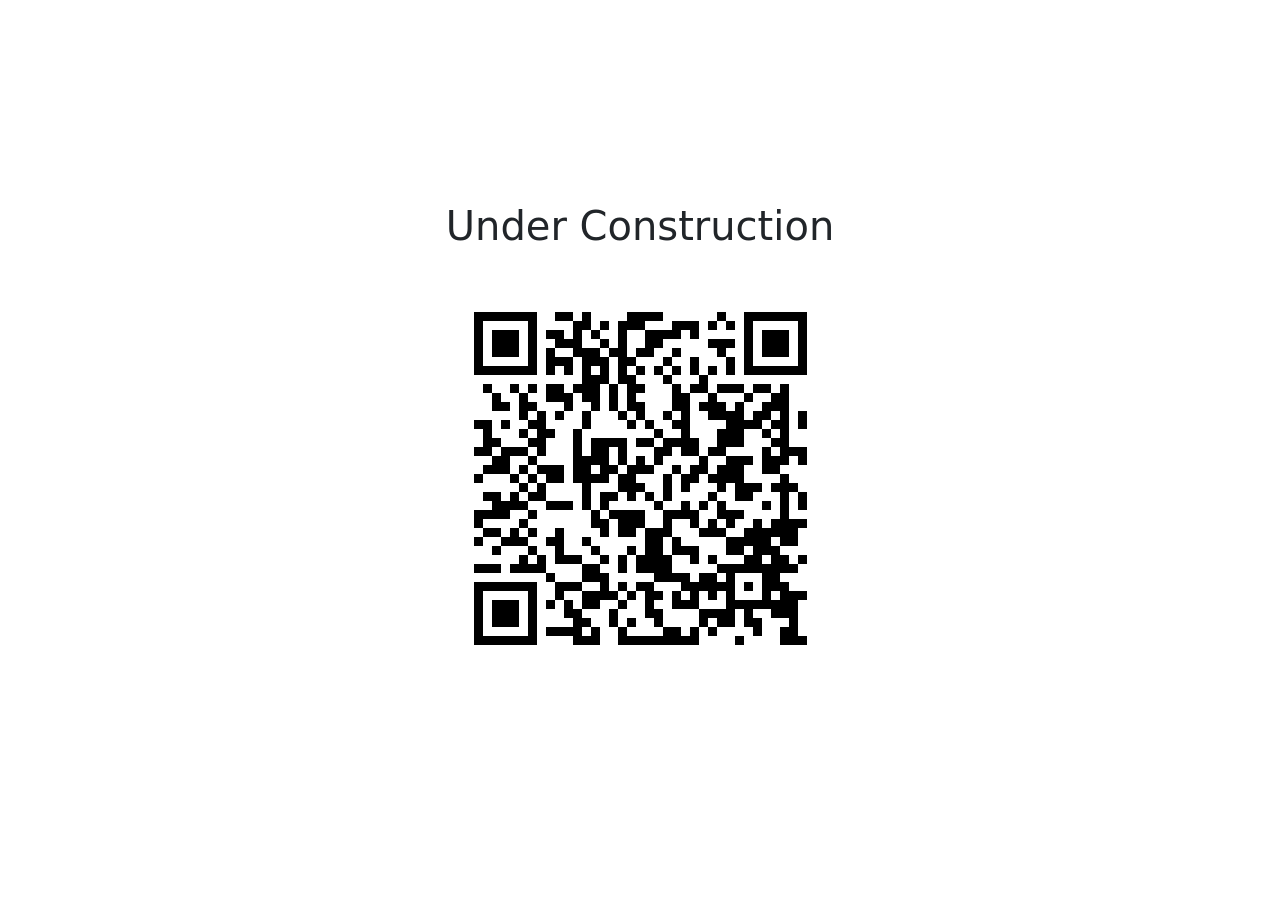
==== index.html @ e13bdfca "initial commit" ====
<!doctype html>
<html lang="en">
  <head>
    <meta charset="UTF-8" />
    <meta name="viewport" content="width=device-width, initial-scale=1.0" />
    <title>Riel</title>
    <link rel="icon" href="images/Logo.png" />
    <link rel="stylesheet" href="" />
    <link
      href="https://cdn.jsdelivr.net/npm/bootstrap@5.3.8/dist/css/bootstrap.min.css"
      rel="stylesheet"
      integrity="sha384-sRIl4kxILFvY47J16cr9ZwB07vP4J8+LH7qKQnuqkuIAvNWLzeN8tE5YBujZqJLB"
      crossorigin="anonymous"
    />
  </head>
  <body>
    <div class="container-fluid">
      <div class="row">
        <div class="col">
          <div class="justify-content-center align-items-center text-center min-vh-100 d-flex flex-column">
            <h1 class="text-center">Under Construction</h1>
            <img src="images/qr.png" alt="qr">
          </div>
        </div>
      </div>
    </div>
    <script
      src="https://cdn.jsdelivr.net/npm/bootstrap@5.3.8/dist/js/bootstrap.bundle.min.js"
      integrity="sha384-FKyoEForCGlyvwx9Hj09JcYn3nv7wiPVlz7YYwJrWVcXK/BmnVDxM+D2scQbITxI"
      crossorigin="anonymous"
    ></script>
  </body>
</html>
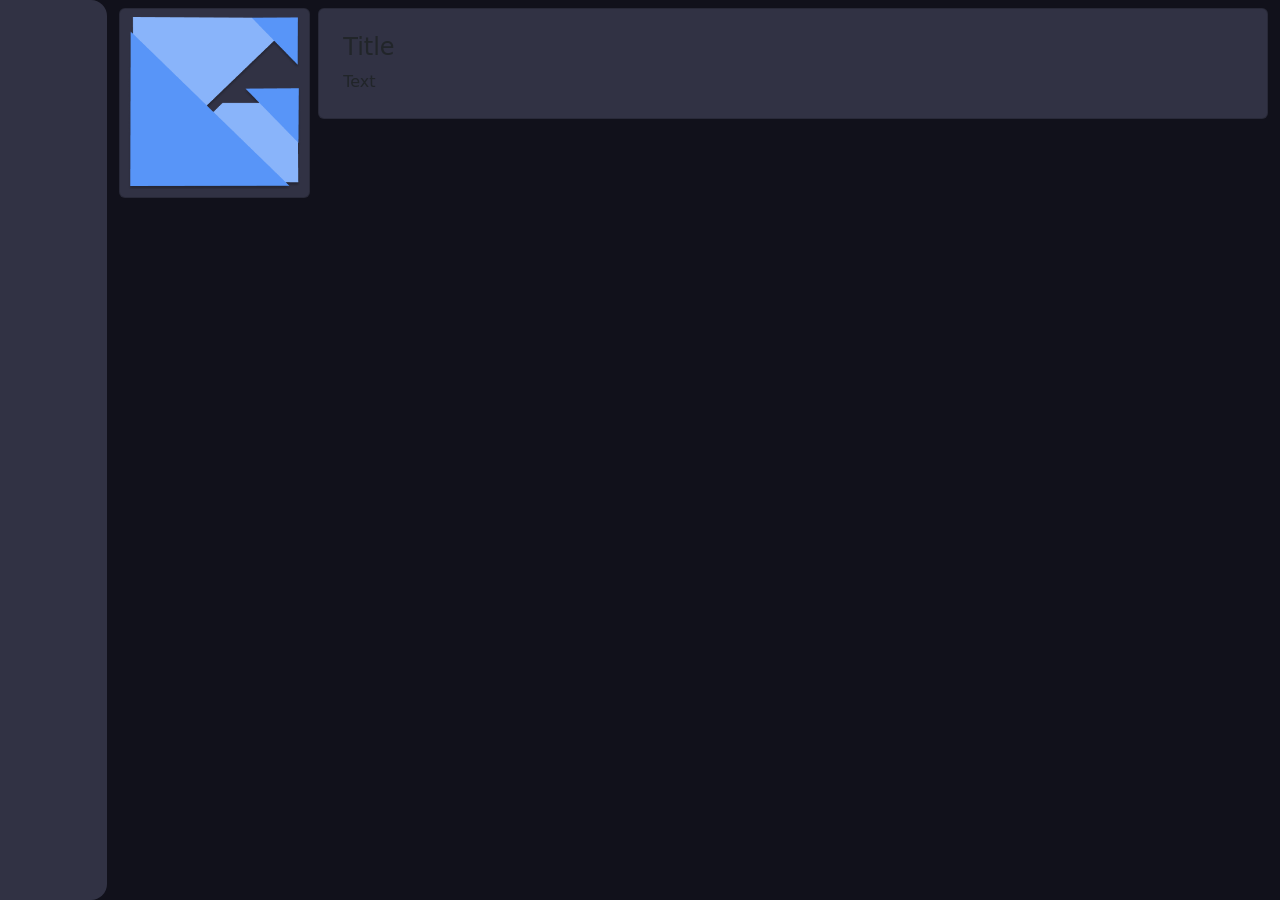
==== commit b6ac38a8: "initial UI" ====
--- a/index.html
+++ b/index.html
@@ -5,7 +5,7 @@
     <meta name="viewport" content="width=device-width, initial-scale=1.0" />
     <title>Riel</title>
     <link rel="icon" href="images/Logo.png" />
-    <link rel="stylesheet" href="" />
+    <link rel="stylesheet" href="assets/style.css" />
     <link
       href="https://cdn.jsdelivr.net/npm/bootstrap@5.3.8/dist/css/bootstrap.min.css"
       rel="stylesheet"
@@ -14,12 +14,25 @@
     />
   </head>
   <body>
-    <div class="container-fluid">
+    <div class="container-fluid bg">
       <div class="row">
-        <div class="col">
-          <div class="justify-content-center align-items-center text-center min-vh-100 d-flex flex-column">
-            <h1 class="text-center">Under Construction</h1>
-            <img src="images/qr.png" alt="qr">
+        <nav
+          class="col-1 rounded-end-4 min-vh-100 position-sticky"
+          style="background-color: #313244"
+        ></nav>
+        <div class="col d-flex flex-row mt-2 gap-2">
+          <div class="col-2 min-vh-20">
+            <div class="card p-2 panels">
+              <img src="images/Logo.png" alt="Logo">
+            </div>
+          </div>
+          <div class="col">
+            <div class="card p-2 panels min-vh-20">
+              <div class="card-body">
+                <h4 class="card-title">Title</h4>
+                <p class="card-text">Text</p>
+              </div>
+            </div>
           </div>
         </div>
       </div>
--- a/assets/style.css
+++ b/assets/style.css
@@ -0,0 +1,6 @@
+body,.bg {
+    background-color: #11111B;
+}
+.panels{
+    background-color: #313244 !important;
+}
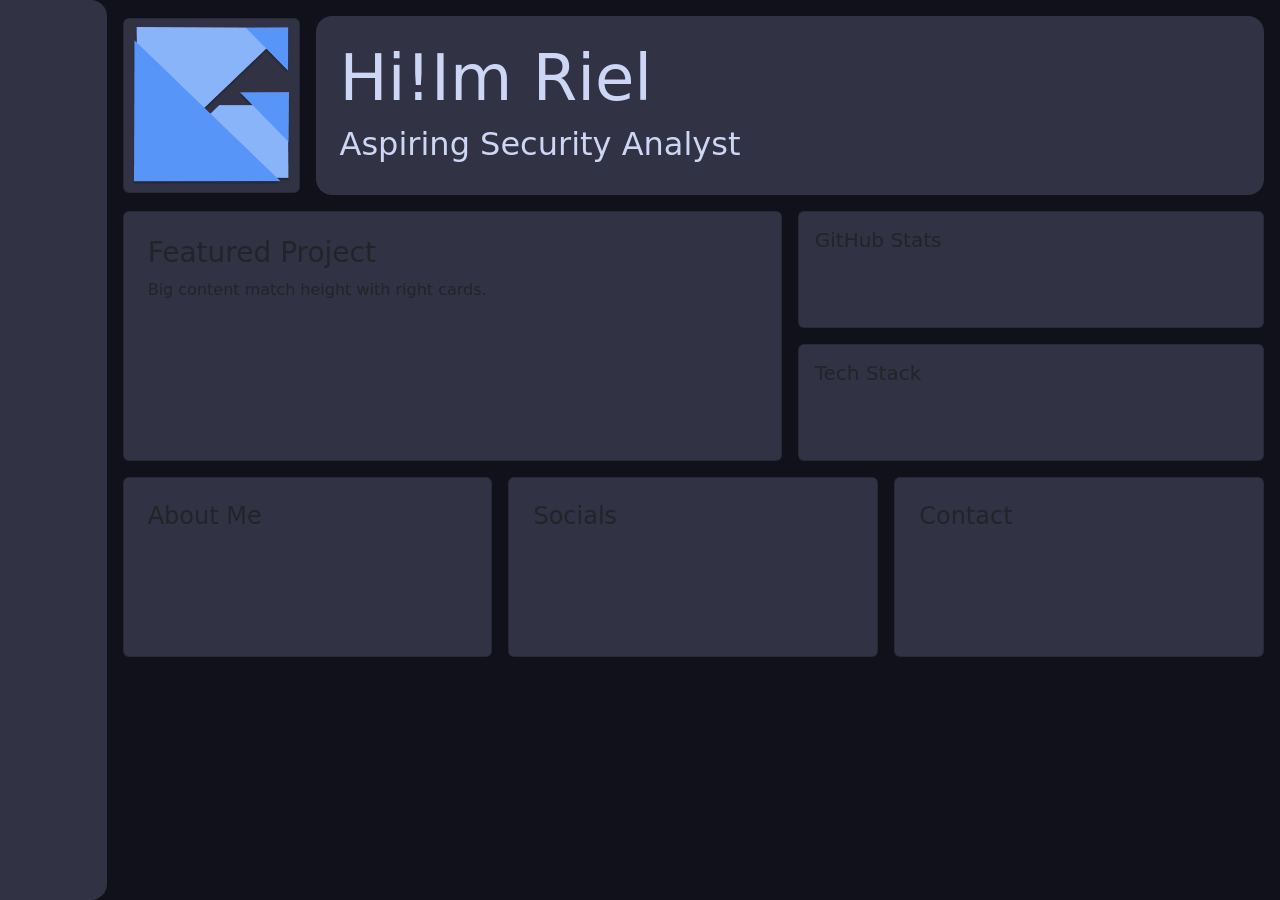
==== commit fd07e728: "- initial ui" ====
--- a/index.html
+++ b/index.html
@@ -1,46 +1,93 @@
 <!doctype html>
 <html lang="en">
-  <head>
-    <meta charset="UTF-8" />
-    <meta name="viewport" content="width=device-width, initial-scale=1.0" />
-    <title>Riel</title>
-    <link rel="icon" href="images/Logo.png" />
-    <link rel="stylesheet" href="assets/style.css" />
-    <link
-      href="https://cdn.jsdelivr.net/npm/bootstrap@5.3.8/dist/css/bootstrap.min.css"
-      rel="stylesheet"
-      integrity="sha384-sRIl4kxILFvY47J16cr9ZwB07vP4J8+LH7qKQnuqkuIAvNWLzeN8tE5YBujZqJLB"
-      crossorigin="anonymous"
-    />
-  </head>
-  <body>
-    <div class="container-fluid bg">
-      <div class="row">
-        <nav
-          class="col-1 rounded-end-4 min-vh-100 position-sticky"
-          style="background-color: #313244"
-        ></nav>
-        <div class="col d-flex flex-row mt-2 gap-2">
-          <div class="col-2 min-vh-20">
-            <div class="card p-2 panels">
-              <img src="images/Logo.png" alt="Logo">
+    <head>
+        <meta charset="UTF-8" />
+        <meta name="viewport" content="width=device-width, initial-scale=1.0" />
+        <title>Riel</title>
+        <link rel="icon" href="images/Logo.png" />
+        <link rel="stylesheet" href="assets/style.css" />
+        <link
+            href="https://cdn.jsdelivr.net/npm/bootstrap@5.3.8/dist/css/bootstrap.min.css"
+            rel="stylesheet"
+            integrity="sha384-sRIl4kxILFvY47J16cr9ZwB07vP4J8+LH7qKQnuqkuIAvNWLzeN8tE5YBujZqJLB"
+            crossorigin="anonymous"
+        />
+    </head>
+    <body>
+        <div class="container-fluid bg">
+            <div class="row">
+                <nav
+                    class="col-md-1 rounded-end-4 min-vh-100 position-fixed top-0 panels"
+                ></nav>
+                <div class="col-md-1 rounded-end-4 min-vh-100 top-0"></div>
+                <div class="col-md-11 p-3">
+                    <div class="row g-3 mb-3 d-flex align-items-stretch">
+                        <div class="col-md-2 d-flex align-items-center">
+                            <div
+                                class="card p-2 panels h-60 d-flex align-items-center justify-content-center"
+                            >
+                                <img
+                                    src="images/Logo.png"
+                                    alt="Logo"
+                                    class="img-fluid"
+                                />
+                            </div>
+                        </div>
+                        <div class="col-md-10">
+                            <div class="rounded-4 p-4 panels h-100 d-flex flex-column justify-content-center">
+                                <h1 class="title-header text-start">Hi!Im Riel</h1>
+                                <h2 class="title-subheader text-start">Aspiring Security Analyst</h2>
+                            </div>
+                        </div>
+                    </div>
+
+                    <div class="row g-3 mb-3 d-flex align-items-stretch">
+                        <div class="col-md-7">
+                            <div
+                                class="card p-4 panels h-100"
+                                style="min-height: 250px"
+                            >
+                                <h3>Featured Project</h3>
+                                <p>
+                                    Big content match height with right cards.
+                                </p>
+                            </div>
+                        </div>
+
+                        <div class="col-md-5 d-flex flex-column gap-3">
+                            <div class="card p-3 panels flex-grow-1">
+                                <h5>GitHub Stats</h5>
+                            </div>
+                            <div class="card p-3 panels flex-grow-1">
+                                <h5>Tech Stack</h5>
+                            </div>
+                        </div>
+                    </div>
+
+                    <div class="row g-3 d-flex align-items-stretch">
+                        <div class="col-md-4">
+                            <div
+                                class="card p-4 panels h-100"
+                                style="min-height: 180px"
+                            >
+                                <h4>About Me</h4>
+                            </div>
+                        </div>
+                        <div class="col-md-4">
+                            <div class="card p-4 panels h-100">
+                                <h4>Socials</h4>
+                            </div>
+                        </div>
+                        <div class="col-md-4">
+                            <div class="card p-4 panels h-100">
+                                <h4>Contact</h4>
+                            </div>
+                        </div>
+                    </div>
+                </div>
             </div>
-          </div>
-          <div class="col">
-            <div class="card p-2 panels min-vh-20">
-              <div class="card-body">
-                <h4 class="card-title">Title</h4>
-                <p class="card-text">Text</p>
-              </div>
-            </div>
-          </div>
         </div>
-      </div>
-    </div>
-    <script
-      src="https://cdn.jsdelivr.net/npm/bootstrap@5.3.8/dist/js/bootstrap.bundle.min.js"
-      integrity="sha384-FKyoEForCGlyvwx9Hj09JcYn3nv7wiPVlz7YYwJrWVcXK/BmnVDxM+D2scQbITxI"
-      crossorigin="anonymous"
-    ></script>
-  </body>
+
+        <script src="https://cdn.jsdelivr.net/npm/bootstrap@5.3.3/dist/js/bootstrap.bundle.min.js"></script>
+    </body>
 </html>
--- a/assets/style.css
+++ b/assets/style.css
@@ -1,6 +1,35 @@
-body,.bg {
-    background-color: #11111B;
+@font-face {
+    font-family: 'FOT-Rodin'; 
+    src: url('assets/FOT-Rodin Pro DB.otf') format('opentype'); 
 }
-.panels{
+@font-face {
+    font-family: 'FOT-Skip'; 
+    src: url('assets/FOT-Skip Std B.otf') format('opentype'); 
+}
+
+:root {
+    --font-main: 'FOT-Skip', sans;
+    --font-heading: 'FOT-Rodin', sans;
+    --font-color: #CDD6F4;
+}
+/*.img-fluid {
+  max-width: 100% !important;
+  height: auto !important;
+}*/
+.title-header {
+    font-family: var(--font-heading);
+    font-size: 4rem !important;
+    color: var(--font-color);
+}
+.title-subheader {
+    font-family: var(--font-main);
+    font-size: 2rem !important;
+    color: var(--font-color);
+}
+body,
+.bg {
+    background-color: #11111b;
+}
+.panels {
     background-color: #313244 !important;
-}+}
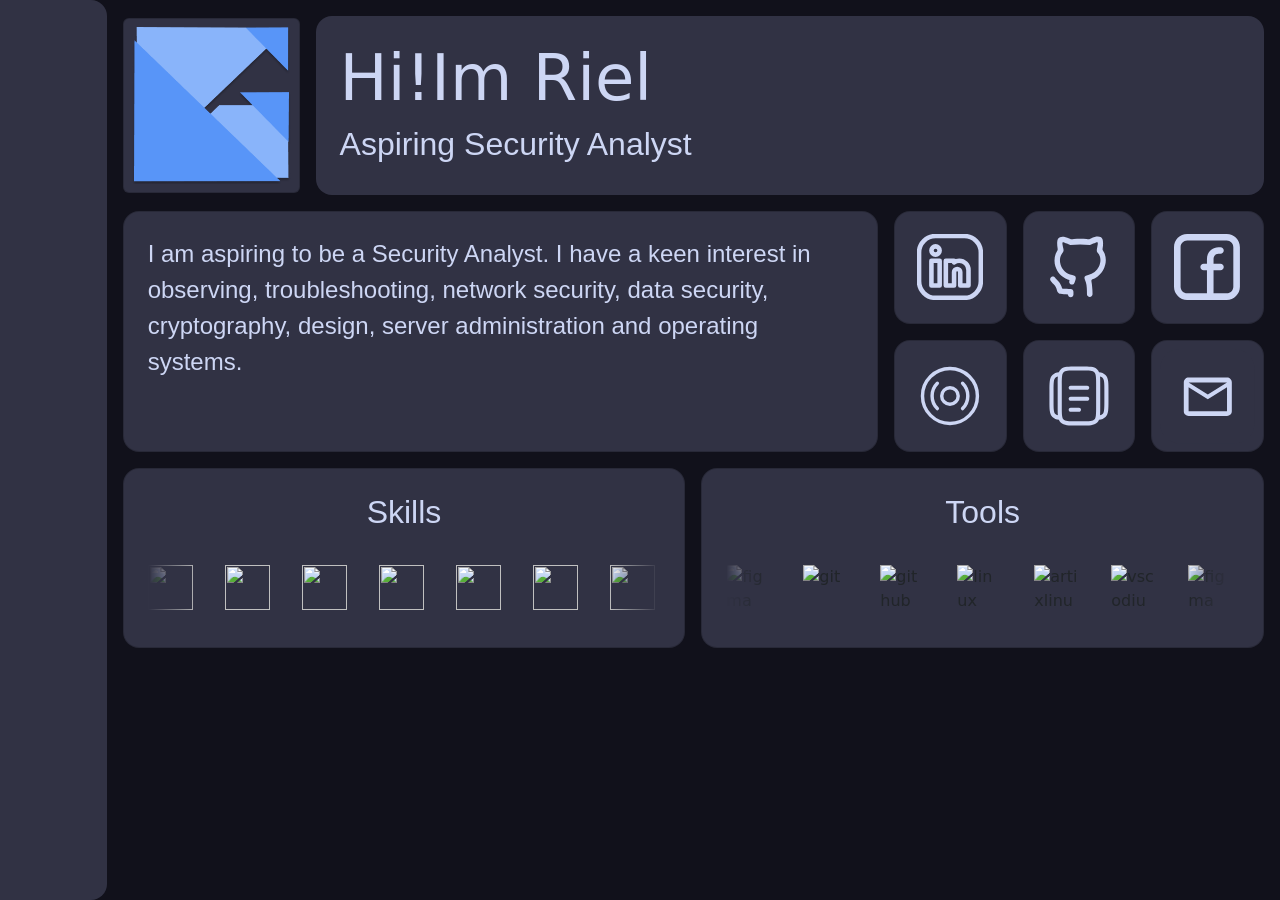
==== commit b7180ea6: "- added skills and tools - headers and title" ====
--- a/index.html
+++ b/index.html
@@ -1,93 +1,439 @@
 <!doctype html>
 <html lang="en">
-    <head>
-        <meta charset="UTF-8" />
-        <meta name="viewport" content="width=device-width, initial-scale=1.0" />
-        <title>Riel</title>
-        <link rel="icon" href="images/Logo.png" />
-        <link rel="stylesheet" href="assets/style.css" />
-        <link
-            href="https://cdn.jsdelivr.net/npm/bootstrap@5.3.8/dist/css/bootstrap.min.css"
-            rel="stylesheet"
-            integrity="sha384-sRIl4kxILFvY47J16cr9ZwB07vP4J8+LH7qKQnuqkuIAvNWLzeN8tE5YBujZqJLB"
-            crossorigin="anonymous"
-        />
-    </head>
-    <body>
-        <div class="container-fluid bg">
-            <div class="row">
-                <nav
-                    class="col-md-1 rounded-end-4 min-vh-100 position-fixed top-0 panels"
-                ></nav>
-                <div class="col-md-1 rounded-end-4 min-vh-100 top-0"></div>
-                <div class="col-md-11 p-3">
-                    <div class="row g-3 mb-3 d-flex align-items-stretch">
-                        <div class="col-md-2 d-flex align-items-center">
-                            <div
-                                class="card p-2 panels h-60 d-flex align-items-center justify-content-center"
-                            >
-                                <img
-                                    src="images/Logo.png"
-                                    alt="Logo"
-                                    class="img-fluid"
-                                />
-                            </div>
-                        </div>
-                        <div class="col-md-10">
-                            <div class="rounded-4 p-4 panels h-100 d-flex flex-column justify-content-center">
-                                <h1 class="title-header text-start">Hi!Im Riel</h1>
-                                <h2 class="title-subheader text-start">Aspiring Security Analyst</h2>
-                            </div>
-                        </div>
+  <head>
+    <meta charset="UTF-8" />
+    <meta name="viewport" content="width=device-width, initial-scale=1.0" />
+    <title>Riel</title>
+    <link rel="icon" href="images/Logo.png" />
+    <link rel="stylesheet" href="assets/style.css" />
+    <link
+      href="https://cdn.jsdelivr.net/npm/bootstrap@5.3.8/dist/css/bootstrap.min.css"
+      rel="stylesheet"
+      integrity="sha384-sRIl4kxILFvY47J16cr9ZwB07vP4J8+LH7qKQnuqkuIAvNWLzeN8tE5YBujZqJLB"
+      crossorigin="anonymous"
+    />
+  </head>
+  <body>
+    <div class="container-fluid bg">
+      <div class="row">
+        <nav
+          class="col-md-1 rounded-end-4 min-vh-100 position-fixed top-0 panels"
+        ></nav>
+        <div class="col-md-1 rounded-end-4 min-vh-100 top-0"></div>
+        <div class="col-md-11 p-3">
+          <div class="row g-3 mb-3 d-flex align-items-stretch">
+            <div class="col-md-2 d-flex align-items-center">
+              <div
+                class="card p-2 panels h-60 d-flex align-items-center justify-content-center"
+              >
+                <img src="images/Logo.png" alt="Logo" class="img-fluid" />
+              </div>
+            </div>
+            <div class="col-md-10">
+              <div
+                class="rounded-4 p-4 panels h-100 d-flex flex-column justify-content-center"
+              >
+                <h1 class="title-header text-start">Hi!Im Riel</h1>
+                <h2 class="title-subheader text-start">
+                  Aspiring Security Analyst
+                </h2>
+              </div>
+            </div>
+          </div>
+
+          <div class="row g-3 mb-3 d-flex align-items-stretch">
+            <div class="col-md-8">
+              <div class="card rounded-4 p-4 panels h-100">
+                <p>
+                  I am aspiring to be a Security Analyst. I have a keen interest
+                  in observing, troubleshooting, network security, data
+                  security, cryptography, design, server administration and
+                  operating systems.
+                </p>
+              </div>
+            </div>
+            <!-- Done -->
+            <div class="col-md-4 d-flex flex-column gap-3">
+              <div
+                class="d-grid gap-3 h-100"
+                style="
+                  grid-template-columns: repeat(3, 1fr);
+                  grid-template-rows: repeat(2, 1fr);
+                "
+              >
+                <a
+                  href="https://www.linkedin.com/in/gabriel-percal-3742a0416/"
+                  class="card panels rounded-4 d-flex align-items-center justify-content-center text-decoration-none p"
+                  style="aspect-ratio: 1 / 1"
+                  alt="linkedin"
+                >
+                  <svg
+                    width="60%"
+                    height="60%"
+                    viewBox="0 0 58 58"
+                    fill="none"
+                    xmlns="http://www.w3.org/2000/svg"
+                  >
+                    <g clip-path="url(#clip0_10_100)">
+                      <path
+                        d="M41.4139 55.8188H16.2054C8.28272 55.8188 1.80054 49.3366 1.80054 41.4139V16.2055C1.80054 8.28279 8.28272 1.80061 16.2054 1.80061H41.4139C49.3365 1.80061 55.8187 8.28279 55.8187 16.2055V41.4139C55.8187 49.3366 49.3365 55.8188 41.4139 55.8188Z"
+                        stroke="#CDD6F4"
+                        stroke-width="4"
+                        stroke-miterlimit="10"
+                        stroke-linecap="round"
+                        stroke-linejoin="round"
+                      />
+                      <path
+                        d="M19.8067 23.4079H12.6042V45.0152H19.8067V23.4079Z"
+                        stroke="#CDD6F4"
+                        stroke-width="4"
+                        stroke-miterlimit="10"
+                        stroke-linecap="round"
+                        stroke-linejoin="round"
+                      />
+                      <path
+                        d="M36.9124 23.4079C35.2919 23.4079 33.6713 23.9481 32.4109 24.8484V23.4079H25.2085V45.0152H28.8097H32.4109V33.3112C32.4109 31.8707 33.6713 30.6103 35.1118 30.6103C36.5523 30.6103 37.8127 31.8707 37.8127 33.3112V45.0152H45.0152V31.5106C45.0152 27.0091 41.414 23.4079 36.9124 23.4079Z"
+                        stroke="#CDD6F4"
+                        stroke-width="4"
+                        stroke-miterlimit="10"
+                        stroke-linecap="round"
+                        stroke-linejoin="round"
+                      />
+                      <path
+                        d="M16.2055 18.0061C18.1944 18.0061 19.8067 16.3937 19.8067 14.4048C19.8067 12.416 18.1944 10.8036 16.2055 10.8036C14.2166 10.8036 12.6042 12.416 12.6042 14.4048C12.6042 16.3937 14.2166 18.0061 16.2055 18.0061Z"
+                        stroke="#CDD6F4"
+                        stroke-width="4"
+                        stroke-miterlimit="10"
+                        stroke-linecap="round"
+                        stroke-linejoin="round"
+                      />
+                    </g>
+                    <defs>
+                      <clipPath id="clip0_10_100">
+                        <rect width="57.6194" height="57.6194" fill="white" />
+                      </clipPath>
+                    </defs>
+                  </svg>
+                </a>
+                <a
+                  href="https://github.com/AlterGedorah"
+                  class="card panels rounded-4 d-flex align-items-center justify-content-center text-decoration-none p"
+                  style="aspect-ratio: 1 / 1"
+                  alt="Github Link"
+                >
+                  <svg
+                    width="60%"
+                    height="60%"
+                    viewBox="0 0 58 58"
+                    fill="none"
+                    xmlns="http://www.w3.org/2000/svg"
+                  >
+                    <path
+                      d="M9.7813 7.1872C9.92109 4.71427 10.5118 3.6389 12.2058 2.77535C14.0285 1.84589 16.9033 2.27844 20.2861 3.99142C21.7431 4.72959 21.8915 4.74462 24.445 4.41723C27.8391 3.98192 32.2086 3.98345 35.3413 4.42122C37.7103 4.75227 37.8658 4.73573 39.3264 3.99603C44.128 1.56448 47.919 1.72358 49.2917 4.41416C49.9769 5.75716 50.1041 9.24198 49.5728 12.1162C49.2783 13.7096 49.3095 13.9086 50.0191 14.9542C55.0118 22.3117 51.4144 34.2378 42.859 38.6884C42.2044 39.0291 41.6527 39.2399 41.203 39.4115C39.8224 39.9387 39.4032 40.0988 39.9107 42.5254C40.1551 43.6927 40.4495 46.5946 40.5652 48.9747C40.7743 53.2767 40.7712 53.3067 40.0166 54.1844C38.9896 55.3783 37.5093 55.3985 36.5063 54.2322C35.8521 53.4717 35.7883 53.1125 35.7883 50.1781C35.7883 45.8418 35.3129 42.9595 34.1899 40.4897C32.8544 37.5505 33.8444 36.4546 36.8986 35.7977C41.1437 34.8845 44.4593 32.2646 46.3074 28.3633C48.0645 24.6547 48.3293 19.5297 45.1527 16.4128C44.2493 15.3392 44.1864 14.3669 44.8315 11.4347C45.0725 10.3388 45.2746 8.92502 45.2806 8.29261C45.2897 7.29387 45.1988 7.14306 44.5854 7.14306C44.1972 7.14306 42.714 7.70772 41.2899 8.39776L39.017 9.49943C38.8103 9.59957 38.5791 9.63807 38.351 9.61191C32.5713 8.9485 27.0795 8.93825 21.2716 9.6145C21.0426 9.64115 20.8104 9.60264 20.603 9.502L18.3313 8.3996C16.907 7.70832 15.4239 7.14306 15.0359 7.14306C14.1386 7.14306 14.1251 7.8055 14.943 11.7413C15.4426 14.145 15.7788 14.6806 14.3345 16.6025C12.1696 19.4835 11.6289 23.0609 12.7898 26.8196C14.2529 31.5562 17.8359 34.7561 22.8731 35.8237C25.9097 36.4673 26.7033 37.3071 25.5438 40.789C24.631 43.5292 24.0539 44.2355 22.7275 44.2355C20.9427 44.2355 19.8248 42.6894 20.44 41.0716C20.711 40.3586 20.6304 40.2825 18.9585 39.6727C13.8547 37.8119 9.95112 33.6412 8.1664 28.1417C6.78693 23.8913 7.3939 18.3591 9.60689 15.0152C10.3604 13.8767 10.372 13.7801 10.0204 11.6006C9.82146 10.3667 9.71386 8.3809 9.7813 7.1872Z"
+                      fill="#CDD6F4"
+                    />
+                    <path
+                      d="M7.99927 38.2801C7.26382 37.1769 5.7733 36.8788 4.67011 37.6143C3.56694 38.3497 3.26882 39.8403 4.00427 40.9434C4.54724 41.7579 5.19679 42.427 5.7484 42.9785C5.8501 43.0802 5.94891 43.1784 6.04539 43.2742C6.50746 43.7332 6.91543 44.1385 7.32518 44.6196C8.23147 45.6833 9.13559 47.1161 9.64944 49.6853C9.87832 50.8297 10.7009 51.4462 11.1567 51.7156C11.651 52.0075 12.1911 52.1796 12.6355 52.2917C13.5447 52.521 14.6484 52.6401 15.6958 52.7094C16.8456 52.7858 18.0915 52.8105 19.2056 52.8172C19.2064 54.1422 20.2809 55.2162 21.6063 55.2162C22.9322 55.2162 24.007 54.1414 24.007 52.8155V50.4149C24.007 49.0889 22.9322 48.0142 21.6063 48.0142C21.38 48.0142 21.1351 48.0149 20.8758 48.0158C19.4669 48.0202 17.6305 48.0257 16.0132 47.9186C15.2332 47.867 14.5921 47.7938 14.122 47.7042C13.398 44.862 12.2283 42.971 10.9802 41.5059C10.4285 40.8584 9.85717 40.2918 9.39247 39.8309C9.30547 39.7447 9.22221 39.6621 9.14349 39.5834C8.6073 39.0473 8.25655 38.6661 7.99927 38.2801Z"
+                      fill="#CDD6F4"
+                    />
+                  </svg>
+                </a>
+                <a
+                  href="https://www.facebook.com/gabriel.percal.325/"
+                  class="card panels rounded-4 d-flex align-items-center justify-content-center text-decoration-none p"
+                  style="aspect-ratio: 1 / 1"
+                  alt="Facebook"
+                >
+                  <svg
+                    width="60%"
+                    height="60%"
+                    viewBox="0 0 58 58"
+                    fill="none"
+                    xmlns="http://www.w3.org/2000/svg"
+                  >
+                    <g clip-path="url(#clip0_33_8)">
+                      <path
+                        fill-rule="evenodd"
+                        clip-rule="evenodd"
+                        d="M0 11.524C0 5.15947 5.15947 0 11.524 0H46.096C52.4604 0 57.62 5.15947 57.62 11.524V46.096C57.62 52.4604 52.4604 57.62 46.096 57.62H11.524C5.15947 57.62 0 52.4604 0 46.096V11.524ZM11.524 5.762C8.34173 5.762 5.762 8.34173 5.762 11.524V46.096C5.762 49.2784 8.34173 51.858 11.524 51.858H28.81V31.691H25.929C24.3378 31.691 23.048 30.4012 23.048 28.81C23.048 27.2188 24.3378 25.929 25.929 25.929H28.81V21.6075C28.81 16.0385 33.3245 11.524 38.8935 11.524H40.6221C42.2133 11.524 43.5031 12.8139 43.5031 14.405C43.5031 15.9961 42.2133 17.286 40.6221 17.286H38.8935C36.5069 17.286 34.572 19.2208 34.572 21.6075V25.929H40.6221C42.2133 25.929 43.5031 27.2188 43.5031 28.81C43.5031 30.4012 42.2133 31.691 40.6221 31.691H34.572V51.858H46.096C49.2784 51.858 51.858 49.2784 51.858 46.096V11.524C51.858 8.34173 49.2784 5.762 46.096 5.762H11.524Z"
+                        fill="#CDD6F4"
+                      />
+                    </g>
+                    <defs>
+                      <clipPath id="clip0_33_8">
+                        <rect width="57.62" height="57.62" fill="white" />
+                      </clipPath>
+                    </defs>
+                  </svg>
+                </a>
+                <a
+                  href="#"
+                  class="card panels rounded-4 d-flex align-items-center justify-content-center text-decoration-none p"
+                  style="aspect-ratio: 1 / 1"
+                  alt="music"
+                >
+                  <svg
+                    width="60%"
+                    height="60%"
+                    viewBox="0 0 58 58"
+                    fill="none"
+                    xmlns="http://www.w3.org/2000/svg"
+                  >
+                    <path
+                      d="M28.8099 36.0125C32.7878 36.0125 36.0124 32.7878 36.0124 28.81C36.0124 24.8322 32.7878 21.6075 28.8099 21.6075C24.8321 21.6075 21.6074 24.8322 21.6074 28.81C21.6074 32.7878 24.8321 36.0125 28.8099 36.0125Z"
+                      stroke="#CDD6F4"
+                      stroke-width="3"
+                    />
+                    <path
+                      d="M11.8336 45.7865C21.2095 55.1623 36.4106 55.1623 45.7866 45.7865C55.1624 36.4106 55.1624 21.2094 45.7866 11.8335C36.4106 2.45771 21.2095 2.45771 11.8336 11.8335C2.4578 21.2094 2.4578 36.4106 11.8336 45.7865Z"
+                      stroke="#CDD6F4"
+                      stroke-width="3"
+                      stroke-linecap="round"
+                    />
+                    <path
+                      d="M17.7753 39.8459C11.681 33.7516 11.681 23.8708 17.7753 17.7765M39.8447 17.7765C45.939 23.8708 45.939 33.7516 39.8447 39.8459"
+                      stroke="#CDD6F4"
+                      stroke-width="3"
+                      stroke-linecap="round"
+                    />
+                  </svg>
+                </a>
+                <a
+                  href="#"
+                  class="card panels rounded-4 d-flex align-items-center justify-content-center text-decoration-none p"
+                  style="aspect-ratio: 1 / 1"
+                  id="resume"
+                >
+                  <svg
+                    width="60%"
+                    height="60%"
+                    viewBox="0 0 58 58"
+                    fill="none"
+                    xmlns="http://www.w3.org/2000/svg"
+                  >
+                    <path
+                      fill-rule="evenodd"
+                      clip-rule="evenodd"
+                      d="M26.2773 3.00104H31.3426C34.626 3.00099 37.2724 3.00094 39.3539 3.28078C41.5149 3.57133 43.3343 4.19288 44.7796 5.63799C45.496 6.35457 46.01 7.1632 46.3816 8.05988C48.6194 8.3402 50.4981 8.95592 51.9821 10.4398C53.4271 11.8849 54.0487 13.7044 54.3392 15.8654C54.6189 17.9469 54.6189 20.5934 54.6189 23.8767V33.7435C54.6189 37.0268 54.6189 39.6733 54.3392 41.7548C54.0487 43.9158 53.4271 45.7354 51.9821 47.1804C50.4981 48.6644 48.6194 49.28 46.3816 49.5604C46.01 50.4569 45.496 51.2655 44.7796 51.9821C43.3343 53.4272 41.5149 54.0488 39.3539 54.3393C37.2724 54.6189 34.626 54.6189 31.3426 54.6189H26.2773C22.994 54.6189 20.3475 54.6189 18.2661 54.3393C16.1051 54.0488 14.2855 53.4272 12.8404 51.9821C12.1239 51.2655 11.6099 50.4569 11.2383 49.5604C9.00051 49.28 7.12184 48.6644 5.63793 47.1804C4.19282 45.7354 3.57127 43.9158 3.28072 41.7548C3.00088 39.6733 3.00093 37.0268 3.00098 33.7435V23.8767C3.00093 20.5934 3.00088 17.9469 3.28072 15.8654C3.57127 13.7044 4.19282 11.8849 5.63793 10.4398C7.12182 8.95592 9.00047 8.3402 11.2381 8.05988C11.6098 7.1632 12.1239 6.35457 12.8404 5.63799C14.2855 4.19288 16.1051 3.57133 18.2661 3.28078C20.3475 3.00094 22.994 3.00099 26.2773 3.00104ZM10.3918 11.8612C9.34115 12.1144 8.68615 12.4845 8.1844 12.9862C7.51995 13.6507 7.08672 14.5836 6.84987 16.3453C6.60604 18.1587 6.60223 20.5623 6.60223 24.0086V33.6119C6.60223 37.0581 6.60604 39.4615 6.84987 41.2749C7.08672 43.0366 7.51995 43.9696 8.1844 44.6339C8.68617 45.1357 9.34117 45.5059 10.3918 45.7589C10.2034 43.8114 10.2034 41.4228 10.2035 38.5451V19.0749C10.2034 16.1973 10.2034 13.8088 10.3918 11.8612ZM47.2282 45.7589C48.2788 45.5059 48.9337 45.1357 49.4355 44.6339C50.1 43.9696 50.5331 43.0366 50.7701 41.2749C51.0138 39.4615 51.0176 37.0581 51.0176 33.6119V24.0086C51.0176 20.5623 51.0138 18.1587 50.7701 16.3453C50.5331 14.5836 50.1 13.6507 49.4355 12.9862C48.9337 12.4845 48.2788 12.1144 47.2282 11.8612C47.4164 13.8088 47.4164 16.1973 47.4164 19.0749V38.5451C47.4164 41.4228 47.4164 43.8114 47.2282 45.7589ZM18.7459 6.84993C16.9843 7.08678 16.0514 7.52001 15.3869 8.18446C14.7224 8.84892 14.2892 9.78183 14.0524 11.5435C13.8085 13.357 13.8047 15.7605 13.8047 19.2067V38.4133C13.8047 41.8595 13.8085 44.263 14.0524 46.0765C14.2892 47.8383 14.7224 48.771 15.3869 49.4356C16.0514 50.1001 16.9843 50.5332 18.7459 50.7702C20.5594 51.0139 22.9629 51.0177 26.4091 51.0177H31.2108C34.6569 51.0177 37.0604 51.0139 38.874 50.7702C40.6357 50.5332 41.5684 50.1001 42.233 49.4356C42.8975 48.771 43.3307 47.8383 43.5676 46.0765C43.8113 44.263 43.8151 41.8595 43.8151 38.4133V19.2067C43.8151 15.7605 43.8113 13.357 43.5676 11.5435C43.3307 9.78183 42.8975 8.84892 42.233 8.18446C41.5684 7.52001 40.6357 7.08678 38.874 6.84993C37.0604 6.60611 34.6569 6.60229 31.2108 6.60229H26.4091C22.9629 6.60229 20.5594 6.60611 18.7459 6.84993ZM19.8068 21.6075C19.8068 20.613 20.613 19.8069 21.6074 19.8069H36.0124C37.0069 19.8069 37.8131 20.613 37.8131 21.6075C37.8131 22.602 37.0069 23.4081 36.0124 23.4081H21.6074C20.613 23.4081 19.8068 22.602 19.8068 21.6075ZM19.8068 31.2108C19.8068 30.2164 20.613 29.4102 21.6074 29.4102H36.0124C37.0069 29.4102 37.8131 30.2164 37.8131 31.2108C37.8131 32.2053 37.0069 33.0115 36.0124 33.0115H21.6074C20.613 33.0115 19.8068 32.2053 19.8068 31.2108ZM19.8068 40.8142C19.8068 39.8197 20.613 39.0135 21.6074 39.0135H28.8099C29.8044 39.0135 30.6106 39.8197 30.6106 40.8142C30.6106 41.8086 29.8044 42.6148 28.8099 42.6148H21.6074C20.613 42.6148 19.8068 41.8086 19.8068 40.8142Z"
+                      fill="#CDD6F4"
+                    />
+                  </svg>
+                </a>
+                <a
+                  href="mailto:gabpercal325@gmail.com"
+                  class="card panels rounded-4 d-flex align-items-center justify-content-center text-decoration-none p"
+                  style="aspect-ratio: 1 / 1"
+                  id="email"
+                >
+                  <svg
+                    width="95"
+                    height="95"
+                    viewBox="0 0 95 95"
+                    fill="none"
+                    xmlns="http://www.w3.org/2000/svg"
+                  >
+                    <rect
+                      width="94.5274"
+                      height="94.5274"
+                      rx="20"
+                      fill="#313244"
+                    />
+                    <path
+                      d="M28.6034 67.0167C27.283 67.0167 26.1526 66.5465 25.2122 65.6062C24.2719 64.6659 23.8018 63.5355 23.8018 62.215V33.405C23.8018 32.0845 24.2719 30.9541 25.2122 30.0138C26.1526 29.0735 27.283 28.6033 28.6034 28.6033H67.0168C68.3372 28.6033 69.4676 29.0735 70.4079 30.0138C71.3483 30.9541 71.8184 32.0845 71.8184 33.405V62.215C71.8184 63.5355 71.3483 64.6659 70.4079 65.6062C69.4676 66.5465 68.3372 67.0167 67.0168 67.0167H28.6034ZM47.8101 50.2108L28.6034 38.2067V62.215H67.0168V38.2067L47.8101 50.2108ZM47.8101 45.4092L67.0168 33.405H28.6034L47.8101 45.4092ZM28.6034 38.2067V33.405V62.215V38.2067Z"
+                      fill="#CDD6F4"
+                    />
+                  </svg>
+                </a>
+              </div>
+            </div>
+          </div>
+          <!-- Skills and Tools -->
+          <div class="row g-3 d-flex align-items-stretch">
+            <!-- Skills -->
+            <div class="col-md-6">
+              <div
+                class="card p-4 panels h-100 rounded-4 d-flex align-items-center"
+                style="min-height: 180px"
+              >
+                <div class="text-center mb-auto">
+                  <h4>Skills</h4>
+                </div>
+
+                <div class="w-100 my-auto scrolling-tools">
+                  <div class="scrolling-tools-container">
+                    <div class="scrolling-tools-track">
+                      <!-- start -->
+                      <!-- html -->
+
+                      <img
+                        src="https://cdn.jsdelivr.net/gh/devicons/devicon@latest/icons/html5/html5-original.svg"
+                      />
+
+                      <!-- css -->
+
+                      <img
+                        src="https://cdn.jsdelivr.net/gh/devicons/devicon@latest/icons/css3/css3-original.svg"
+                      />
+
+                      <!-- js -->
+
+                      <img
+                        src="https://cdn.jsdelivr.net/gh/devicons/devicon@latest/icons/javascript/javascript-plain.svg"
+                      />
+
+                      <!-- react native -->
+                      <img
+                        src="https://cdn.jsdelivr.net/gh/devicons/devicon@latest/icons/reactnative/reactnative-original-wordmark.svg"
+                      />
+                      <!-- c++ -->
+
+                      <img
+                        src="https://cdn.jsdelivr.net/gh/devicons/devicon@latest/icons/cplusplus/cplusplus-original.svg"
+                      />
+
+                      <!-- c# -->
+
+                      <img
+                        src="https://cdn.jsdelivr.net/gh/devicons/devicon@latest/icons/csharp/csharp-original.svg"
+                      />
+
+                      <!-- php -->
+                      <img
+                        src="https://cdn.jsdelivr.net/gh/devicons/devicon@latest/icons/php/php-original.svg"
+                      />
+                      <!-- end -->
+                      <!-- start -->
+                      <!-- html -->
+
+                      <img
+                        src="https://cdn.jsdelivr.net/gh/devicons/devicon@latest/icons/html5/html5-original.svg"
+                      />
+
+                      <!-- css -->
+
+                      <img
+                        src="https://cdn.jsdelivr.net/gh/devicons/devicon@latest/icons/css3/css3-original.svg"
+                      />
+
+                      <!-- js -->
+
+                      <img
+                        src="https://cdn.jsdelivr.net/gh/devicons/devicon@latest/icons/javascript/javascript-plain.svg"
+                      />
+
+                      <!-- react native -->
+                      <img
+                        src="https://cdn.jsdelivr.net/gh/devicons/devicon@latest/icons/reactnative/reactnative-original-wordmark.svg"
+                      />
+                      <!-- c++ -->
+
+                      <img
+                        src="https://cdn.jsdelivr.net/gh/devicons/devicon@latest/icons/cplusplus/cplusplus-original.svg"
+                      />
+
+                      <!-- c# -->
+
+                      <img
+                        src="https://cdn.jsdelivr.net/gh/devicons/devicon@latest/icons/csharp/csharp-original.svg"
+                      />
+
+                      <!-- php -->
+                      <img
+                        src="https://cdn.jsdelivr.net/gh/devicons/devicon@latest/icons/php/php-original.svg"
+                      />
+                      <!-- end -->
                     </div>
-
-                    <div class="row g-3 mb-3 d-flex align-items-stretch">
-                        <div class="col-md-7">
-                            <div
-                                class="card p-4 panels h-100"
-                                style="min-height: 250px"
-                            >
-                                <h3>Featured Project</h3>
-                                <p>
-                                    Big content match height with right cards.
-                                </p>
-                            </div>
-                        </div>
-
-                        <div class="col-md-5 d-flex flex-column gap-3">
-                            <div class="card p-3 panels flex-grow-1">
-                                <h5>GitHub Stats</h5>
-                            </div>
-                            <div class="card p-3 panels flex-grow-1">
-                                <h5>Tech Stack</h5>
-                            </div>
-                        </div>
+                  </div>
+                </div>
+              </div>
+            </div>
+            <!-- Tools -->
+            <div class="col-md-6">
+              <div
+                class="card p-4 panels h-100 rounded-4 d-flex align-items-center"
+                style="min-height: 180px"
+              >
+                <div class="text-center mb-auto">
+                  <h4>Tools</h4>
+                </div>
+
+                <div class="w-100 my-auto scrolling-tools">
+                  <div class="scrolling-tools-container">
+                    <div class="scrolling-tools-track">
+                      <!-- start -->
+                      <img
+                        src="https://cdn.jsdelivr.net/gh/devicons/devicon@latest/icons/figma/figma-original.svg"
+                        alt="figma"
+                      />
+
+                      <img
+                        src="https://cdn.jsdelivr.net/gh/devicons/devicon@latest/icons/git/git-original.svg"
+                        alt="git"
+                      />
+
+                      <img
+                        src="https://cdn.jsdelivr.net/gh/devicons/devicon@latest/icons/github/github-original.svg"
+                        alt="github"
+                      />
+
+                      <img
+                        src="https://cdn.jsdelivr.net/gh/devicons/devicon@latest/icons/linux/linux-original.svg"
+                        alt="linux"
+                      />
+
+                      <img
+                        src="https://cdn.jsdelivr.net/gh/devicons/devicon@latest/icons/artixlinux/artixlinux-original.svg"
+                        alt="artixlinux"
+                      />
+
+                      <img
+                        src="https://cdn.jsdelivr.net/gh/devicons/devicon@latest/icons/vscodium/vscodium-original.svg"
+                        alt="vscodium"
+                      />
+
+                      <!-- end -->
+                      <!-- start -->
+                      <img
+                        src="https://cdn.jsdelivr.net/gh/devicons/devicon@latest/icons/figma/figma-original.svg"
+                        alt="figma"
+                      />
+
+                      <img
+                        src="https://cdn.jsdelivr.net/gh/devicons/devicon@latest/icons/git/git-original.svg"
+                        alt="git"
+                      />
+
+                      <img
+                        src="https://cdn.jsdelivr.net/gh/devicons/devicon@latest/icons/github/github-original.svg"
+                        alt="github"
+                      />
+
+                      <img
+                        src="https://cdn.jsdelivr.net/gh/devicons/devicon@latest/icons/linux/linux-original.svg"
+                        alt="linux"
+                      />
+
+                      <img
+                        src="https://cdn.jsdelivr.net/gh/devicons/devicon@latest/icons/artixlinux/artixlinux-original.svg"
+                        alt="artixlinux"
+                      />
+
+                      <img
+                        src="https://cdn.jsdelivr.net/gh/devicons/devicon@latest/icons/vscodium/vscodium-original.svg"
+                        alt="vscodium"
+                      />
+
+                      <!-- end -->
                     </div>
-
-                    <div class="row g-3 d-flex align-items-stretch">
-                        <div class="col-md-4">
-                            <div
-                                class="card p-4 panels h-100"
-                                style="min-height: 180px"
-                            >
-                                <h4>About Me</h4>
-                            </div>
-                        </div>
-                        <div class="col-md-4">
-                            <div class="card p-4 panels h-100">
-                                <h4>Socials</h4>
-                            </div>
-                        </div>
-                        <div class="col-md-4">
-                            <div class="card p-4 panels h-100">
-                                <h4>Contact</h4>
-                            </div>
-                        </div>
-                    </div>
+                  </div>
                 </div>
-            </div>
+              </div>
+            </div>
+          </div>
         </div>
-
-        <script src="https://cdn.jsdelivr.net/npm/bootstrap@5.3.3/dist/js/bootstrap.bundle.min.js"></script>
-    </body>
+      </div>
+    </div>
+
+    <script src="https://cdn.jsdelivr.net/npm/bootstrap@5.3.3/dist/js/bootstrap.bundle.min.js"></script>
+  </body>
 </html>
--- a/assets/style.css
+++ b/assets/style.css
@@ -8,7 +8,7 @@
 }
 
 :root {
-    --font-main: 'FOT-Skip', sans;
+    --font-main: 'FOT-Skip', sans-serif;
     --font-heading: 'FOT-Rodin', sans;
     --font-color: #CDD6F4;
 }
@@ -21,9 +21,14 @@
     font-size: 4rem !important;
     color: var(--font-color);
 }
-.title-subheader {
+.title-subheader,h4 {
     font-family: var(--font-main);
     font-size: 2rem !important;
+    color: var(--font-color) !important;
+}
+p {
+    font-family: var(--font-main);
+    font-size: 1.5rem !important;
     color: var(--font-color);
 }
 body,
@@ -33,3 +38,42 @@
 .panels {
     background-color: #313244 !important;
 }
+/* Hide overflow and setup window */
+.scrolling-tools-container {
+  overflow: hidden;
+  width: 100%;
+  display: flex;
+  mask-image: linear-gradient(to right, transparent, #000 10%, #000 90%, transparent); /* Cool fade edge effect */
+}
+
+/* Flex track that moves infinitely */
+.scrolling-tools-track {
+  display: flex;
+  gap: 2rem;
+  width: max-content;
+  animation: scroll-left 15s linear infinite;
+}
+
+/* Image/SVG sizing inside marquee */
+.scrolling-tools-track img, 
+.scrolling-tools-track svg {
+  width: 45px;
+  height: 45px;
+  object-fit: contain;
+}
+
+/* Pause animation on hover for user experience */
+.scrolling-tools-container:hover .scrolling-tools-track {
+  animation-play-state: paused;
+}
+
+/* The infinite translation loop formula */
+@keyframes scroll-left {
+  0% {
+    transform: translateX(0);
+  }
+  100% {
+    /* Moves exactly halfway (width of one full set of items) */
+    transform: translateX(-50%); 
+  }
+}
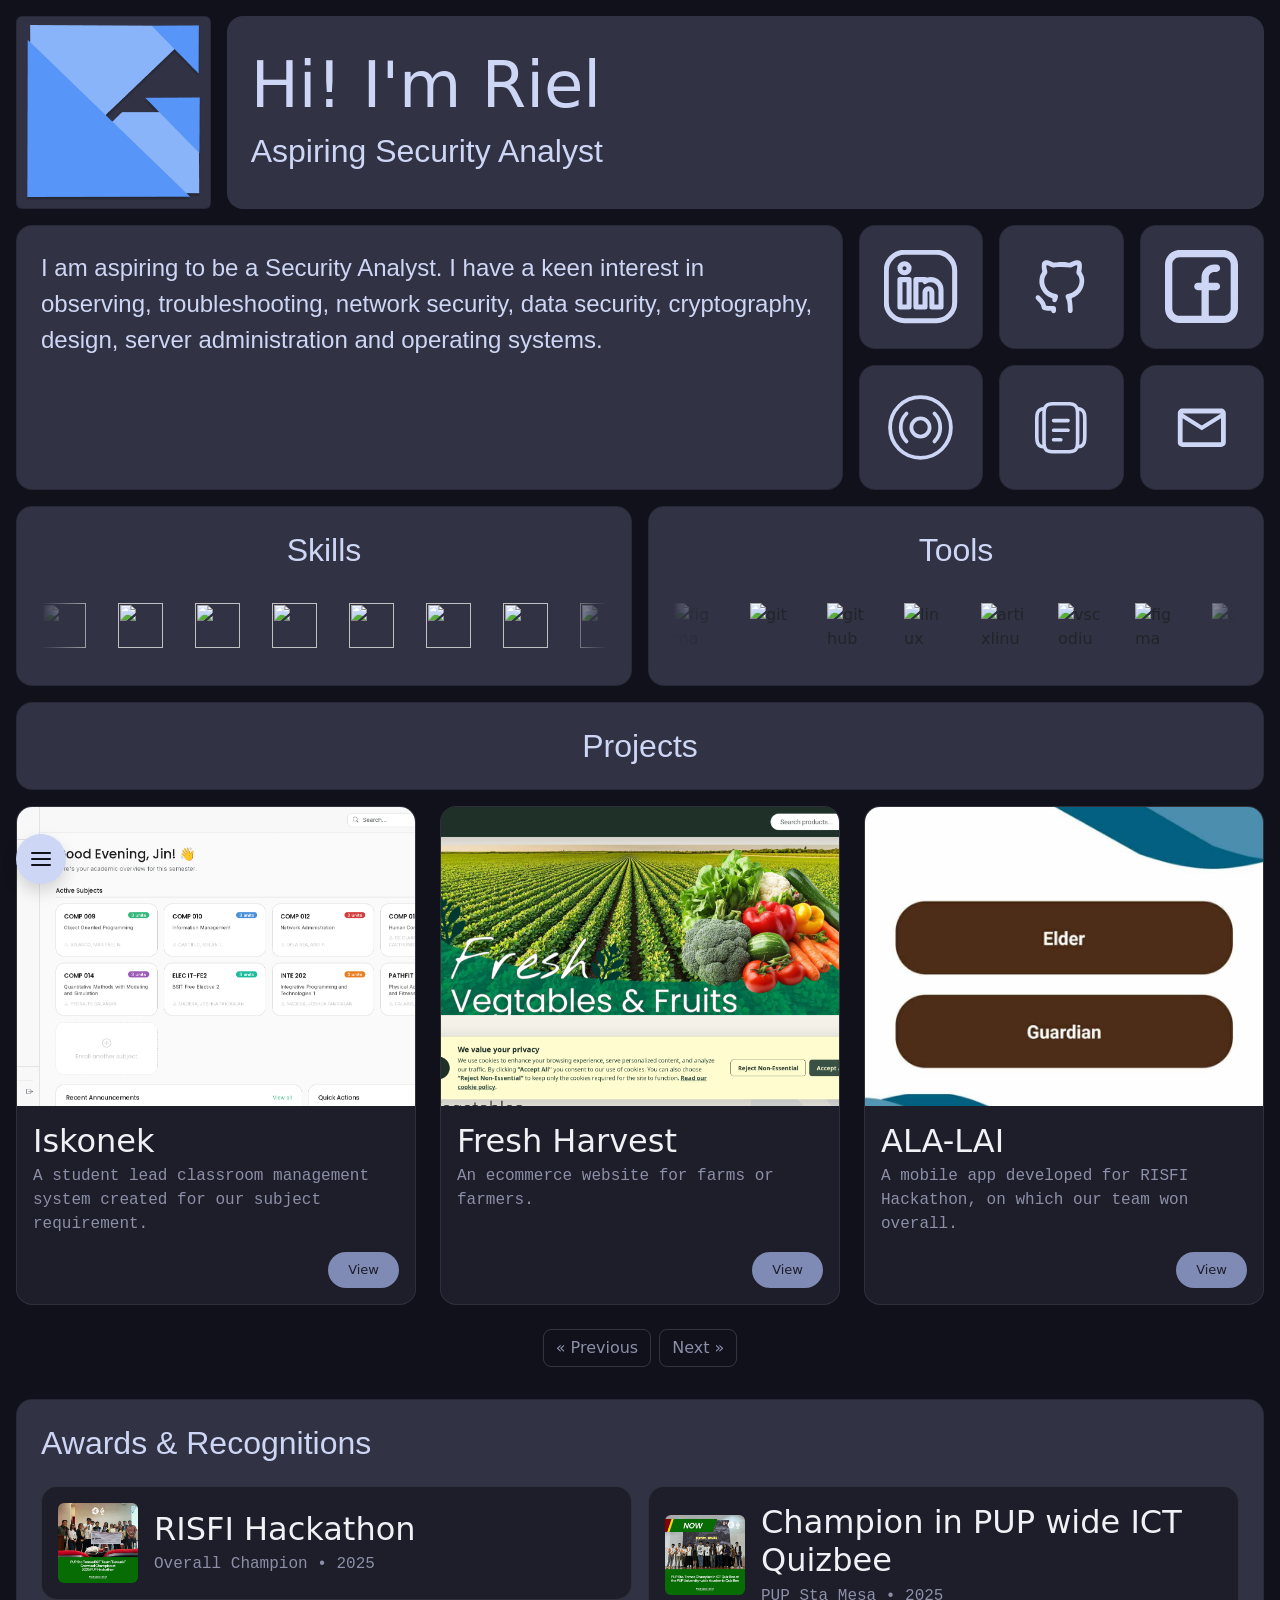
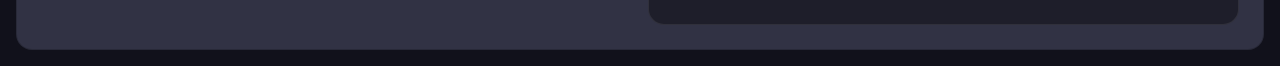
==== commit 81936913: "final" ====
--- a/index.html
+++ b/index.html
@@ -17,11 +17,79 @@
     <div class="container-fluid bg">
       <div class="row">
         <nav
-          class="col-md-1 rounded-end-4 min-vh-100 position-fixed top-0 panels"
-        ></nav>
-        <div class="col-md-1 rounded-end-4 min-vh-100 top-0"></div>
-        <div class="col-md-11 p-3">
-          <div class="row g-3 mb-3 d-flex align-items-stretch">
+          id="side-nav"
+          class="col-md-1 rounded-end-4 h-auto position-fixed top-50 translate-middle-y panels d-none flex-column align-items-center py-3 gap-2 z-3"
+        >
+          <a
+            href="#about"
+            class="text-decoration-none"
+            style="color: var(--font-color)"
+            title="About"
+          >
+            <svg
+              width="28"
+              height="28"
+              viewBox="0 0 24 24"
+              fill="none"
+              stroke="currentColor"
+              stroke-width="2"
+              stroke-linecap="round"
+              stroke-linejoin="round"
+            >
+              <path d="M20 21v-2a4 4 0 0 0-4-4H8a4 4 0 0 0-4 4v2"></path>
+              <circle cx="12" cy="7" r="4"></circle>
+            </svg>
+          </a>
+          <a
+            href="#projects"
+            class="text-decoration-none"
+            style="color: var(--font-color)"
+            title="Projects"
+          >
+            <svg
+              width="28"
+              height="28"
+              viewBox="0 0 24 24"
+              fill="none"
+              stroke="currentColor"
+              stroke-width="2"
+              stroke-linecap="round"
+              stroke-linejoin="round"
+            >
+              <path
+                d="M22 19a2 2 0 0 1-2 2H4a2 2 0 0 1-2-2V5a2 2 0 0 1 2-2h5l2 3h9a2 2 0 0 1 2 2z"
+              ></path>
+            </svg>
+          </a>
+          <a
+            href="#awards"
+            class="text-decoration-none"
+            style="color: var(--font-color)"
+            title="Awards"
+          >
+            <svg
+              width="28"
+              height="28"
+              viewBox="0 0 24 24"
+              fill="none"
+              stroke="currentColor"
+              stroke-width="2"
+              stroke-linecap="round"
+              stroke-linejoin="round"
+            >
+              <polygon
+                points="12 2 15.09 8.26 22 9.27 17 14.14 18.18 21.02 12 17.77 5.82 21.02 7 14.14 2 9.27 8.91 8.26 12 2"
+              ></polygon>
+            </svg>
+          </a>
+        </nav>
+
+        <div
+          id="side-spacer"
+          class="col-md-1 rounded-end-4 min-vh-100 top-0 d-none"
+        ></div>
+        <div id="main-content" class="col-12 p-3">
+          <div class="row g-3 mb-3 d-flex align-items-stretch" id="about">
             <div class="col-md-2 d-flex align-items-center">
               <div
                 class="card p-2 panels h-60 d-flex align-items-center justify-content-center"
@@ -33,7 +101,7 @@
               <div
                 class="rounded-4 p-4 panels h-100 d-flex flex-column justify-content-center"
               >
-                <h1 class="title-header text-start">Hi!Im Riel</h1>
+                <h1 class="title-header text-start">Hi! I'm Riel</h1>
                 <h2 class="title-subheader text-start">
                   Aspiring Security Analyst
                 </h2>
@@ -44,7 +112,7 @@
           <div class="row g-3 mb-3 d-flex align-items-stretch">
             <div class="col-md-8">
               <div class="card rounded-4 p-4 panels h-100">
-                <p>
+                <p class="about-p">
                   I am aspiring to be a Security Analyst. I have a keen interest
                   in observing, troubleshooting, network security, data
                   security, cryptography, design, server administration and
@@ -52,7 +120,6 @@
                 </p>
               </div>
             </div>
-            <!-- Done -->
             <div class="col-md-4 d-flex flex-column gap-3">
               <div
                 class="d-grid gap-3 h-100"
@@ -79,7 +146,6 @@
                         d="M41.4139 55.8188H16.2054C8.28272 55.8188 1.80054 49.3366 1.80054 41.4139V16.2055C1.80054 8.28279 8.28272 1.80061 16.2054 1.80061H41.4139C49.3365 1.80061 55.8187 8.28279 55.8187 16.2055V41.4139C55.8187 49.3366 49.3365 55.8188 41.4139 55.8188Z"
                         stroke="#CDD6F4"
                         stroke-width="4"
-                        stroke-miterlimit="10"
                         stroke-linecap="round"
                         stroke-linejoin="round"
                       />
@@ -87,7 +153,6 @@
                         d="M19.8067 23.4079H12.6042V45.0152H19.8067V23.4079Z"
                         stroke="#CDD6F4"
                         stroke-width="4"
-                        stroke-miterlimit="10"
                         stroke-linecap="round"
                         stroke-linejoin="round"
                       />
@@ -95,7 +160,6 @@
                         d="M36.9124 23.4079C35.2919 23.4079 33.6713 23.9481 32.4109 24.8484V23.4079H25.2085V45.0152H28.8097H32.4109V33.3112C32.4109 31.8707 33.6713 30.6103 35.1118 30.6103C36.5523 30.6103 37.8127 31.8707 37.8127 33.3112V45.0152H45.0152V31.5106C45.0152 27.0091 41.414 23.4079 36.9124 23.4079Z"
                         stroke="#CDD6F4"
                         stroke-width="4"
-                        stroke-miterlimit="10"
                         stroke-linecap="round"
                         stroke-linejoin="round"
                       />
@@ -103,16 +167,10 @@
                         d="M16.2055 18.0061C18.1944 18.0061 19.8067 16.3937 19.8067 14.4048C19.8067 12.416 18.1944 10.8036 16.2055 10.8036C14.2166 10.8036 12.6042 12.416 12.6042 14.4048C12.6042 16.3937 14.2166 18.0061 16.2055 18.0061Z"
                         stroke="#CDD6F4"
                         stroke-width="4"
-                        stroke-miterlimit="10"
                         stroke-linecap="round"
                         stroke-linejoin="round"
                       />
                     </g>
-                    <defs>
-                      <clipPath id="clip0_10_100">
-                        <rect width="57.6194" height="57.6194" fill="white" />
-                      </clipPath>
-                    </defs>
                   </svg>
                 </a>
                 <a
@@ -122,8 +180,8 @@
                   alt="Github Link"
                 >
                   <svg
-                    width="60%"
-                    height="60%"
+                    width="58"
+                    height="58"
                     viewBox="0 0 58 58"
                     fill="none"
                     xmlns="http://www.w3.org/2000/svg"
@@ -159,11 +217,6 @@
                         fill="#CDD6F4"
                       />
                     </g>
-                    <defs>
-                      <clipPath id="clip0_33_8">
-                        <rect width="57.62" height="57.62" fill="white" />
-                      </clipPath>
-                    </defs>
                   </svg>
                 </a>
                 <a
@@ -205,8 +258,8 @@
                   id="resume"
                 >
                   <svg
-                    width="60%"
-                    height="60%"
+                    width="58"
+                    height="58"
                     viewBox="0 0 58 58"
                     fill="none"
                     xmlns="http://www.w3.org/2000/svg"
@@ -247,183 +300,280 @@
               </div>
             </div>
           </div>
-          <!-- Skills and Tools -->
+
           <div class="row g-3 d-flex align-items-stretch">
-            <!-- Skills -->
             <div class="col-md-6">
               <div
                 class="card p-4 panels h-100 rounded-4 d-flex align-items-center"
                 style="min-height: 180px"
               >
-                <div class="text-center mb-auto">
-                  <h4>Skills</h4>
-                </div>
-
+                <div class="text-center mb-auto"><h4>Skills</h4></div>
                 <div class="w-100 my-auto scrolling-tools">
                   <div class="scrolling-tools-container">
                     <div class="scrolling-tools-track">
-                      <!-- start -->
-                      <!-- html -->
-
                       <img
                         src="https://cdn.jsdelivr.net/gh/devicons/devicon@latest/icons/html5/html5-original.svg"
                       />
-
-                      <!-- css -->
-
                       <img
                         src="https://cdn.jsdelivr.net/gh/devicons/devicon@latest/icons/css3/css3-original.svg"
                       />
-
-                      <!-- js -->
-
                       <img
                         src="https://cdn.jsdelivr.net/gh/devicons/devicon@latest/icons/javascript/javascript-plain.svg"
                       />
-
-                      <!-- react native -->
                       <img
                         src="https://cdn.jsdelivr.net/gh/devicons/devicon@latest/icons/reactnative/reactnative-original-wordmark.svg"
                       />
-                      <!-- c++ -->
-
                       <img
                         src="https://cdn.jsdelivr.net/gh/devicons/devicon@latest/icons/cplusplus/cplusplus-original.svg"
                       />
-
-                      <!-- c# -->
-
                       <img
                         src="https://cdn.jsdelivr.net/gh/devicons/devicon@latest/icons/csharp/csharp-original.svg"
                       />
-
-                      <!-- php -->
                       <img
                         src="https://cdn.jsdelivr.net/gh/devicons/devicon@latest/icons/php/php-original.svg"
                       />
-                      <!-- end -->
-                      <!-- start -->
-                      <!-- html -->
-
                       <img
                         src="https://cdn.jsdelivr.net/gh/devicons/devicon@latest/icons/html5/html5-original.svg"
                       />
-
-                      <!-- css -->
-
                       <img
                         src="https://cdn.jsdelivr.net/gh/devicons/devicon@latest/icons/css3/css3-original.svg"
                       />
-
-                      <!-- js -->
-
                       <img
                         src="https://cdn.jsdelivr.net/gh/devicons/devicon@latest/icons/javascript/javascript-plain.svg"
                       />
-
-                      <!-- react native -->
                       <img
                         src="https://cdn.jsdelivr.net/gh/devicons/devicon@latest/icons/reactnative/reactnative-original-wordmark.svg"
                       />
-                      <!-- c++ -->
-
                       <img
                         src="https://cdn.jsdelivr.net/gh/devicons/devicon@latest/icons/cplusplus/cplusplus-original.svg"
                       />
-
-                      <!-- c# -->
-
                       <img
                         src="https://cdn.jsdelivr.net/gh/devicons/devicon@latest/icons/csharp/csharp-original.svg"
                       />
-
-                      <!-- php -->
                       <img
                         src="https://cdn.jsdelivr.net/gh/devicons/devicon@latest/icons/php/php-original.svg"
                       />
-                      <!-- end -->
                     </div>
                   </div>
                 </div>
               </div>
             </div>
-            <!-- Tools -->
+
             <div class="col-md-6">
               <div
                 class="card p-4 panels h-100 rounded-4 d-flex align-items-center"
                 style="min-height: 180px"
               >
-                <div class="text-center mb-auto">
-                  <h4>Tools</h4>
-                </div>
-
+                <div class="text-center mb-auto"><h4>Tools</h4></div>
                 <div class="w-100 my-auto scrolling-tools">
                   <div class="scrolling-tools-container">
                     <div class="scrolling-tools-track">
-                      <!-- start -->
                       <img
                         src="https://cdn.jsdelivr.net/gh/devicons/devicon@latest/icons/figma/figma-original.svg"
                         alt="figma"
                       />
-
                       <img
                         src="https://cdn.jsdelivr.net/gh/devicons/devicon@latest/icons/git/git-original.svg"
                         alt="git"
                       />
-
                       <img
                         src="https://cdn.jsdelivr.net/gh/devicons/devicon@latest/icons/github/github-original.svg"
                         alt="github"
                       />
-
                       <img
                         src="https://cdn.jsdelivr.net/gh/devicons/devicon@latest/icons/linux/linux-original.svg"
                         alt="linux"
                       />
-
                       <img
                         src="https://cdn.jsdelivr.net/gh/devicons/devicon@latest/icons/artixlinux/artixlinux-original.svg"
                         alt="artixlinux"
                       />
-
                       <img
                         src="https://cdn.jsdelivr.net/gh/devicons/devicon@latest/icons/vscodium/vscodium-original.svg"
                         alt="vscodium"
                       />
-
-                      <!-- end -->
-                      <!-- start -->
                       <img
                         src="https://cdn.jsdelivr.net/gh/devicons/devicon@latest/icons/figma/figma-original.svg"
                         alt="figma"
                       />
-
                       <img
                         src="https://cdn.jsdelivr.net/gh/devicons/devicon@latest/icons/git/git-original.svg"
                         alt="git"
                       />
-
                       <img
                         src="https://cdn.jsdelivr.net/gh/devicons/devicon@latest/icons/github/github-original.svg"
                         alt="github"
                       />
-
                       <img
                         src="https://cdn.jsdelivr.net/gh/devicons/devicon@latest/icons/linux/linux-original.svg"
                         alt="linux"
                       />
-
                       <img
                         src="https://cdn.jsdelivr.net/gh/devicons/devicon@latest/icons/artixlinux/artixlinux-original.svg"
                         alt="artixlinux"
                       />
-
                       <img
                         src="https://cdn.jsdelivr.net/gh/devicons/devicon@latest/icons/vscodium/vscodium-original.svg"
                         alt="vscodium"
                       />
-
-                      <!-- end -->
+                    </div>
+                  </div>
+                </div>
+              </div>
+            </div>
+
+            <div class="col-12 mt-3" id="projects">
+              <div
+                class="card p-4 panels h-100 rounded-4 d-flex align-items-center justify-content-center"
+              >
+                <h4 class="m-0">Projects</h4>
+              </div>
+            </div>
+
+            <div class="col-12 mb-3">
+              <div
+                id="projectCarousel"
+                class="carousel slide"
+                data-bs-ride="carousel"
+              >
+                <div class="carousel-inner">
+                  <div class="carousel-item active">
+                    <div class="row g-4">
+                      <div class="col-12 col-md-4">
+                        <div class="proj-card h-100">
+                          <div class="proj-card-img">
+                            <img
+                              src="images/Iskonek.png"
+                              class="modal-img-trigger w-100 h-100 object-fit-cover"
+                              alt="IsKonek"
+                            />
+                          </div>
+                          <div class="proj-card-body">
+                            <h5 class="proj-card-title">Iskonek</h5>
+                            <p class="proj-card-desc">
+                              A student lead classroom management system created
+                              for our subject requirement.
+                            </p>
+                            <div class="proj-card-footer">
+                              <a href="#" target="_blank" class="proj-btn"
+                                >View</a
+                              >
+                            </div>
+                          </div>
+                        </div>
+                      </div>
+                      <div class="col-12 col-md-4">
+                        <div class="proj-card h-100">
+                          <div class="proj-card-img">
+                            <img
+                              src="images/Fresh Harvest.png"
+                              class="modal-img-trigger w-100 h-100 object-fit-cover"
+                              alt="Fresh Harvest"
+                            />
+                          </div>
+                          <div class="proj-card-body">
+                            <h5 class="proj-card-title">Fresh Harvest</h5>
+                            <p class="proj-card-desc">
+                              An ecommerce website for farms or farmers.
+                            </p>
+                            <div class="proj-card-footer">
+                              <a href="#" target="_blank" class="proj-btn"
+                                >View</a
+                              >
+                            </div>
+                          </div>
+                        </div>
+                      </div>
+                      <div class="col-12 col-md-4">
+                        <div class="proj-card h-100">
+                          <div class="proj-card-img">
+                            <img
+                              src="images/LOLA.jpg"
+                              class="modal-img-trigger w-100 h-100 object-fit-cover"
+                              alt="ALA-LAI"
+                            />
+                          </div>
+                          <div class="proj-card-body">
+                            <h5 class="proj-card-title">ALA-LAI</h5>
+                            <p class="proj-card-desc">
+                              A mobile app developed for RISFI Hackathon, on
+                              which our team won overall.
+                            </p>
+                            <div class="proj-card-footer">
+                              <a href="#" target="_blank" class="proj-btn"
+                                >View</a
+                              >
+                            </div>
+                          </div>
+                        </div>
+                      </div>
+                    </div>
+                  </div>
+                </div>
+
+                <div class="d-flex justify-content-center mt-4">
+                  <button
+                    class="btn btn-outline-secondary me-2"
+                    type="button"
+                    data-bs-target="#projectCarousel"
+                    data-bs-slide="prev"
+                  >
+                    <span aria-hidden="true">&laquo; Previous</span>
+                  </button>
+                  <button
+                    class="btn btn-outline-secondary"
+                    type="button"
+                    data-bs-target="#projectCarousel"
+                    data-bs-slide="next"
+                  >
+                    <span aria-hidden="true">Next &raquo;</span>
+                  </button>
+                </div>
+              </div>
+            </div>
+
+            <div class="col-12" id="awards">
+              <div class="card p-4 panels h-100 rounded-4">
+                <h4 class="mb-4 text-center text-md-start">
+                  Awards & Recognitions
+                </h4>
+                <div class="row g-3">
+                  <div class="col-md-6">
+                    <div
+                      class="proj-card flex-row p-3 align-items-center gap-3"
+                    >
+                      <img
+                        src="images/hackchamp.jpg"
+                        class="modal-img-trigger rounded object-fit-cover"
+                        style="width: 80px; height: 80px"
+                        alt="Hackathon Win"
+                      />
+                      <div>
+                        <h5 class="proj-card-title m-0">RISFI Hackathon</h5>
+                        <p class="proj-card-desc m-0 mt-1">
+                          Overall Champion • 2025
+                        </p>
+                      </div>
+                    </div>
+                  </div>
+                  <div class="col-md-6">
+                    <div
+                      class="proj-card flex-row p-3 align-items-center gap-3"
+                    >
+                      <img
+                        src="images/champquizbee.jpg"
+                        class="modal-img-trigger rounded object-fit-cover"
+                        style="width: 80px; height: 80px"
+                        alt="Design Award"
+                      />
+                      <div>
+                        <h5 class="proj-card-title m-0">
+                          Champion in PUP wide ICT Quizbee
+                        </h5>
+                        <p class="proj-card-desc m-0 mt-1">
+                          PUP Sta Mesa • 2025
+                        </p>
+                      </div>
                     </div>
                   </div>
                 </div>
@@ -434,6 +584,60 @@
       </div>
     </div>
 
+    <div class="modal fade" id="imageModal" tabindex="-1" aria-hidden="true">
+      <div class="modal-dialog modal-lg modal-dialog-centered">
+        <div class="modal-content bg-transparent border-0 text-center">
+          <img
+            id="modalImage"
+            class="img-fluid rounded shadow d-inline-block mx-auto"
+            src=""
+            alt="Popup Image"
+          />
+        </div>
+      </div>
+    </div>
+    <button
+      id="toggle-btn"
+      class="btn position-fixed bottom-0 start-0 m-3 rounded-circle d-flex align-items-center justify-content-center shadow"
+      style="
+        width: 50px;
+        height: 50px;
+        z-index: 9999;
+        background: var(--font-color);
+        color: #11111b;
+        border: none;
+      "
+    >
+      <svg
+        width="24"
+        height="24"
+        viewBox="0 0 24 24"
+        fill="none"
+        stroke="currentColor"
+        stroke-width="2"
+        stroke-linecap="round"
+        stroke-linejoin="round"
+      >
+        <line x1="3" y1="12" x2="21" y2="12"></line>
+        <line x1="3" y1="6" x2="21" y2="6"></line>
+        <line x1="3" y1="18" x2="21" y2="18"></line>
+      </svg>
+    </button>
     <script src="https://cdn.jsdelivr.net/npm/bootstrap@5.3.3/dist/js/bootstrap.bundle.min.js"></script>
+    <script>
+      const imgModal = new bootstrap.Modal("#imageModal");
+      document.querySelectorAll(".modal-img-trigger").forEach((img) => {
+        img.style.cursor = "zoom-in";
+        img.onclick = () => {
+          document.getElementById("modalImage").src = img.src;
+          imgModal.show();
+        };
+      });
+      document.getElementById("toggle-btn").onclick = () => {
+        const nav = document.getElementById("side-nav");
+        nav.classList.toggle("d-flex");
+        nav.classList.toggle("d-none");
+      };
+    </script>
   </body>
 </html>
--- a/assets/style.css
+++ b/assets/style.css
@@ -1,52 +1,63 @@
-@font-face {
-    font-family: 'FOT-Rodin'; 
-    src: url('assets/FOT-Rodin Pro DB.otf') format('opentype'); 
+html {
+  scroll-behavior: smooth;
 }
 @font-face {
-    font-family: 'FOT-Skip'; 
-    src: url('assets/FOT-Skip Std B.otf') format('opentype'); 
+  font-family: "FOT-Rodin";
+  src: url("assets/FOT-Rodin Pro DB.otf") format("opentype");
+}
+@font-face {
+  font-family: "FOT-Skip";
+  src: url("assets/FOT-Skip Std B.otf") format("opentype");
 }
 
 :root {
-    --font-main: 'FOT-Skip', sans-serif;
-    --font-heading: 'FOT-Rodin', sans;
-    --font-color: #CDD6F4;
+  --font-main: "FOT-Skip", sans-serif;
+  --font-heading: "FOT-Rodin", sans;
+  --font-color: #cdd6f4;
+}
+body {
+  background-color: #11111b !important;
 }
 /*.img-fluid {
   max-width: 100% !important;
   height: auto !important;
 }*/
 .title-header {
-    font-family: var(--font-heading);
-    font-size: 4rem !important;
-    color: var(--font-color);
+  font-family: var(--font-heading);
+  font-size: 4rem !important;
+  color: var(--font-color);
 }
-.title-subheader,h4 {
-    font-family: var(--font-main);
-    font-size: 2rem !important;
-    color: var(--font-color) !important;
+.title-subheader,
+h4 {
+  font-family: var(--font-main);
+  font-size: 2rem !important;
+  color: var(--font-color) !important;
 }
-p {
-    font-family: var(--font-main);
-    font-size: 1.5rem !important;
-    color: var(--font-color);
+.about-p {
+  font-family: var(--font-main);
+  font-size: 1.5rem !important;
+  color: var(--font-color);
 }
 body,
 .bg {
-    background-color: #11111b;
+  background-color: #11111b;
 }
 .panels {
-    background-color: #313244 !important;
+  background-color: #313244 !important;
 }
-/* Hide overflow and setup window */
 .scrolling-tools-container {
   overflow: hidden;
   width: 100%;
   display: flex;
-  mask-image: linear-gradient(to right, transparent, #000 10%, #000 90%, transparent); /* Cool fade edge effect */
+  mask-image: linear-gradient(
+    to right,
+    transparent,
+    #000 10%,
+    #000 90%,
+    transparent
+  );
 }
 
-/* Flex track that moves infinitely */
 .scrolling-tools-track {
   display: flex;
   gap: 2rem;
@@ -54,26 +65,94 @@
   animation: scroll-left 15s linear infinite;
 }
 
-/* Image/SVG sizing inside marquee */
-.scrolling-tools-track img, 
+.scrolling-tools-track img,
 .scrolling-tools-track svg {
   width: 45px;
   height: 45px;
   object-fit: contain;
 }
 
-/* Pause animation on hover for user experience */
 .scrolling-tools-container:hover .scrolling-tools-track {
   animation-play-state: paused;
 }
 
-/* The infinite translation loop formula */
 @keyframes scroll-left {
   0% {
     transform: translateX(0);
   }
   100% {
-    /* Moves exactly halfway (width of one full set of items) */
-    transform: translateX(-50%); 
+    transform: translateX(-50%);
   }
-}+}
+.proj-card {
+  background: #1e1e2a;
+  border-radius: 16px;
+  overflow: hidden;
+  display: flex;
+  flex-direction: column;
+  border: 0.5px solid rgba(255, 255, 255, 0.08);
+}
+.proj-card-img,
+.proj-card-img > img {
+  width: 100%;
+  aspect-ratio: 4/3;
+  background: #c8cad0;
+  object-fit: cover;
+}
+.proj-card-body {
+  padding: 16px;
+  display: flex;
+  flex-direction: column;
+  flex: 1;
+}
+.proj-card-title {
+  font-size: 2rem;
+  font-weight: 500;
+  color: #f0f0f5;
+  margin: 0 0 4px;
+}
+.proj-card-desc {
+  font-size: 1rem;
+  color: #8b8fa8;
+  font-family: monospace;
+  margin: 0 0 16px;
+  flex: 1;
+}
+.proj-card-footer {
+  display: flex;
+  justify-content: flex-end;
+}
+.proj-btn {
+  background: #7f8ab5;
+  color: #1e1e2a;
+  border: none;
+  border-radius: 999px;
+  padding: 8px 20px;
+  font-size: 13px;
+  font-weight: 500;
+  text-decoration: none;
+  display: inline-block;
+}
+.proj-btn:hover {
+  background: #9099c5;
+  color: #1e1e2a;
+  text-decoration: none;
+}
+#projectCarousel .btn-outline-secondary {
+  border-color: rgba(255, 255, 255, 0.15);
+  color: #8b8fa8;
+  border-radius: 8px;
+}
+#projectCarousel .btn-outline-secondary:hover {
+  background: rgba(255, 255, 255, 0.06);
+  color: #f0f0f5;
+  border-color: rgba(255, 255, 255, 0.3);
+}
+
+#side-nav {
+  transform: translateX(-80%);
+  transition: transform 0.2s ease;
+}
+#side-nav:hover {
+  transform: translateX(0);
+}
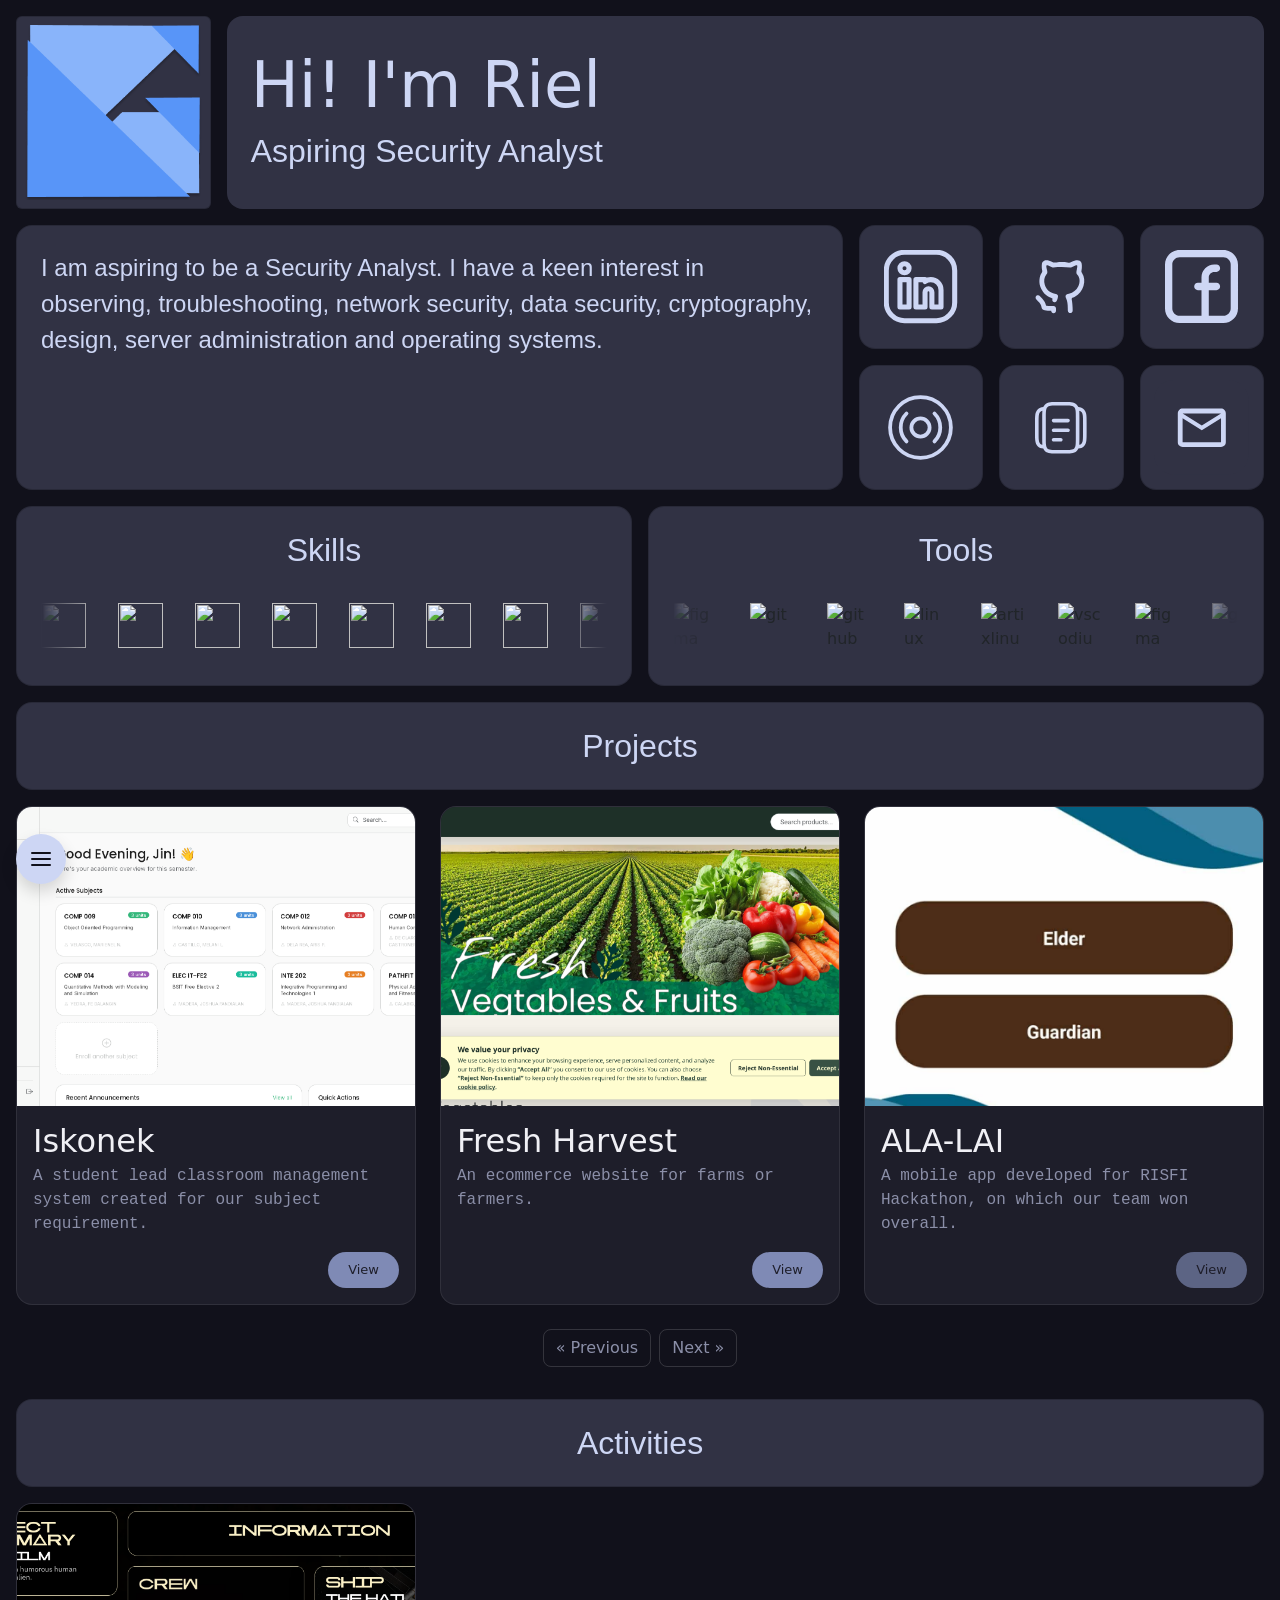
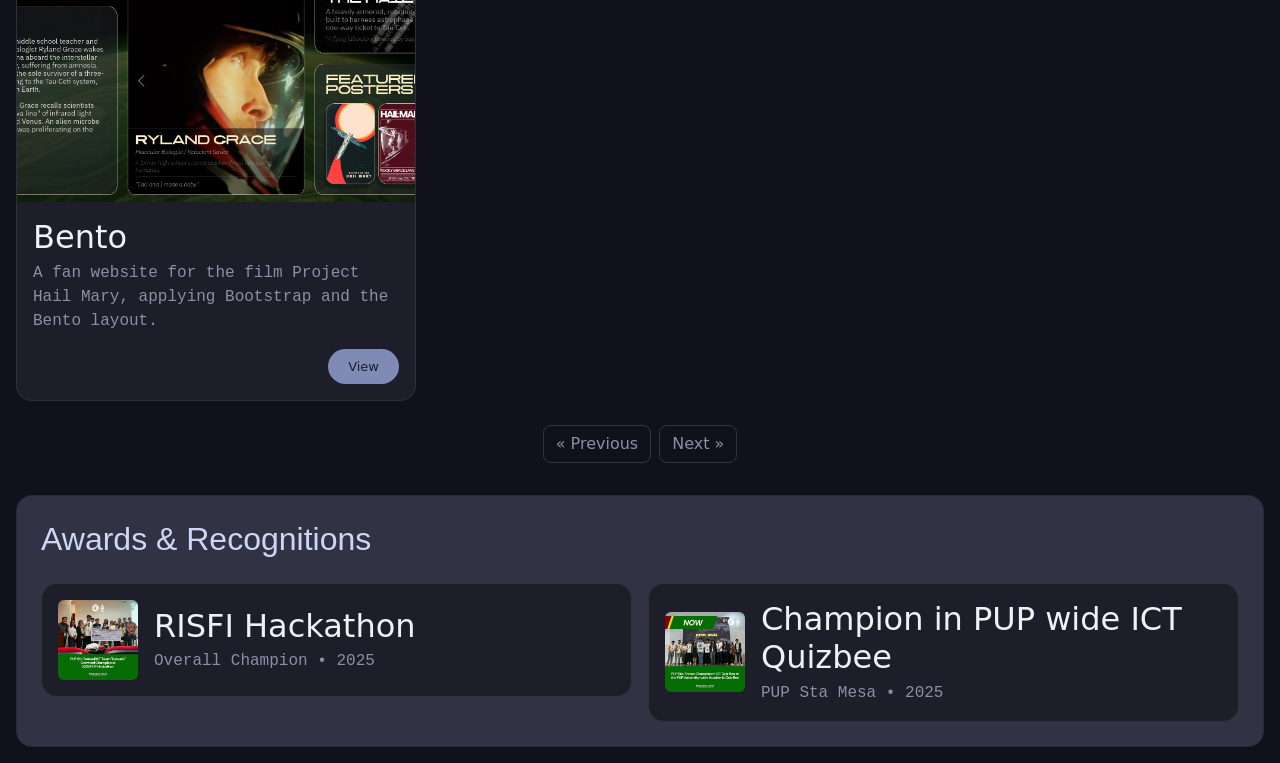
==== commit 40f1df4d: "added activities section and 1 act" ====
--- a/index.html
+++ b/index.html
@@ -421,7 +421,7 @@
                 </div>
               </div>
             </div>
-
+            <!-- Projects -->
             <div class="col-12 mt-3" id="projects">
               <div
                 class="card p-4 panels h-100 rounded-4 d-flex align-items-center justify-content-center"
@@ -455,7 +455,7 @@
                               for our subject requirement.
                             </p>
                             <div class="proj-card-footer">
-                              <a href="#" target="_blank" class="proj-btn"
+                              <a href="https://github.com/AlterGedorah/IsKonek" target="_blank" class="proj-btn"
                                 >View</a
                               >
                             </div>
@@ -477,7 +477,7 @@
                               An ecommerce website for farms or farmers.
                             </p>
                             <div class="proj-card-footer">
-                              <a href="#" target="_blank" class="proj-btn"
+                              <a href="https://github.com/AlterGedorah/ECOMM" target="_blank" class="proj-btn"
                                 >View</a
                               >
                             </div>
@@ -499,8 +499,75 @@
                               A mobile app developed for RISFI Hackathon, on
                               which our team won overall.
                             </p>
+                            <div class="proj-card-footer" >
+                              <a class="btn proj-btn disabled" role="button" aria-disabled="true">View</a
+                              >
+                            </div>
+                          </div>
+                        </div>
+                      </div>
+                    </div>
+                  </div>
+                </div>
+
+                <div class="d-flex justify-content-center mt-4">
+                  <button
+                    class="btn btn-outline-secondary me-2"
+                    type="button"
+                    data-bs-target="#projectCarousel"
+                    data-bs-slide="prev"
+                  >
+                    <span aria-hidden="true">&laquo; Previous</span>
+                  </button>
+                  <button
+                    class="btn btn-outline-secondary"
+                    type="button"
+                    data-bs-target="#projectCarousel"
+                    data-bs-slide="next"
+                  >
+                    <span aria-hidden="true">Next &raquo;</span>
+                  </button>
+                </div>
+              </div>
+            </div>
+            <!-- activities -->
+            <div class="col-12 mt-3" id="projects">
+              <div
+                class="card p-4 panels h-100 rounded-4 d-flex align-items-center justify-content-center"
+              >
+                <h4 class="m-0">Activities</h4>
+              </div>
+            </div>
+
+            <div class="col-12 mb-3">
+              <div
+                id="projectCarousel"
+                class="carousel slide"
+                data-bs-ride="carousel"
+              >
+                <div class="carousel-inner">
+                  <div class="carousel-item active">
+                    <div class="row g-4">
+                      <div class="col-12 col-md-4">
+                        <div class="proj-card h-100">
+                          <div class="proj-card-img">
+                            <img
+                              src="../images/bentoact1.png"
+                              class="modal-img-trigger w-100 h-100 object-fit-cover"
+                              alt="Bento Layout"
+                            />
+                          </div>
+                          <div class="proj-card-body">
+                            <h5 class="proj-card-title">Bento</h5>
+                            <p class="proj-card-desc">
+                              A fan website for the film Project Hail Mary,
+                              applying Bootstrap and the Bento layout.
+                            </p>
                             <div class="proj-card-footer">
-                              <a href="#" target="_blank" class="proj-btn"
+                              <a
+                                href="https://altergedorah.github.io/web-development/bento/"
+                                target="_blank"
+                                class="proj-btn"
                                 >View</a
                               >
                             </div>
--- a/assets/style.css
+++ b/assets/style.css
@@ -123,15 +123,15 @@
   justify-content: flex-end;
 }
 .proj-btn {
-  background: #7f8ab5;
-  color: #1e1e2a;
-  border: none;
-  border-radius: 999px;
-  padding: 8px 20px;
-  font-size: 13px;
-  font-weight: 500;
-  text-decoration: none;
-  display: inline-block;
+  background: #7f8ab5 !important;
+  color: #1e1e2a !important;
+  border: none !important;
+  border-radius: 999px !important;
+  padding: 8px 20px !important;
+  font-size: 13px !important;
+  font-weight: 500 !important;
+  text-decoration: none !important;
+  display: inline-block !important;
 }
 .proj-btn:hover {
   background: #9099c5;
